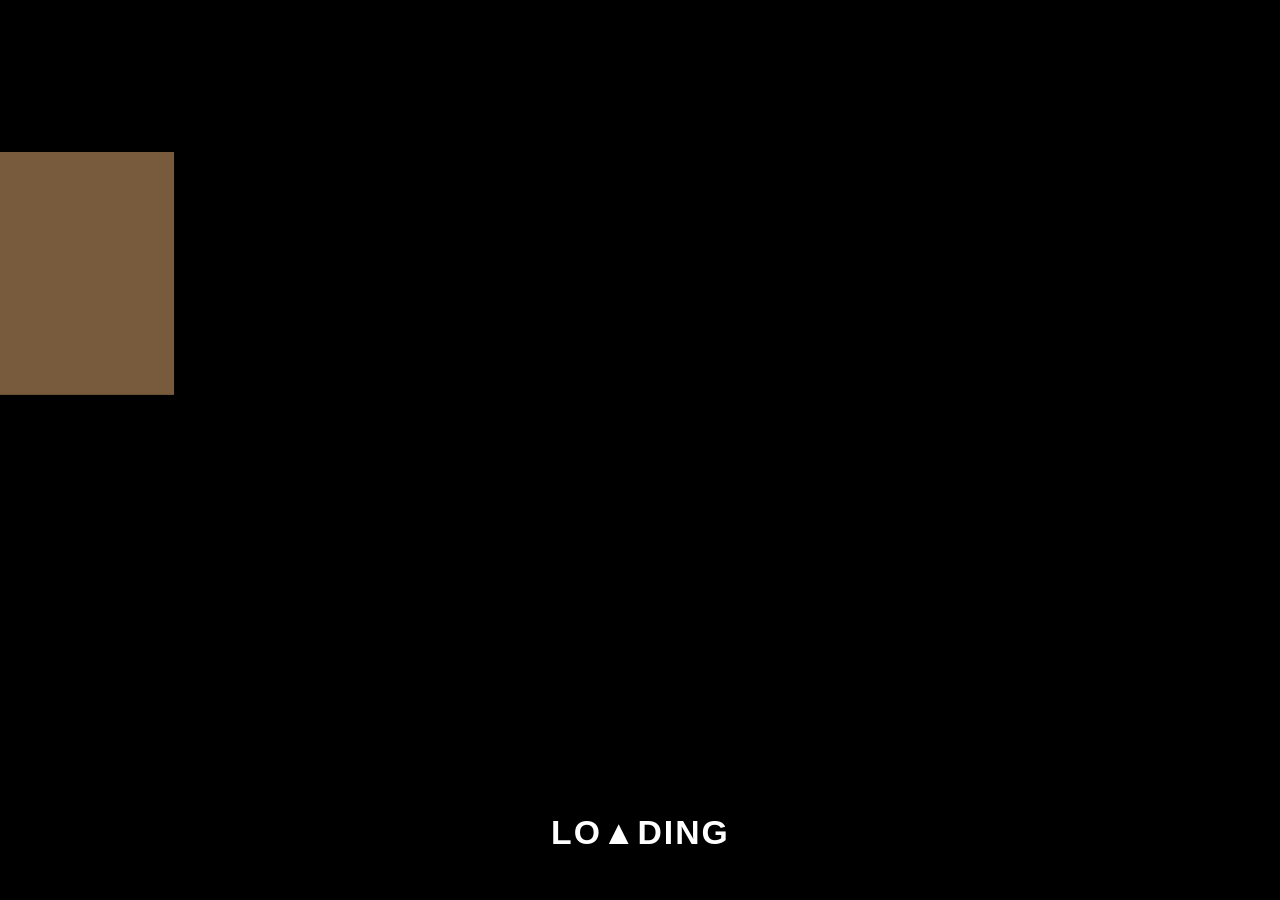
==== index.html @ 2ed96273 "Add CEDUR loader sequence from Figma Concept 2 Frame-by-frame recreation of the loader (Figma nodes " ====
<!DOCTYPE html>
<html lang="en">
<head>
  <meta charset="UTF-8">
  <meta name="viewport" content="width=device-width, initial-scale=1.0">
  <title>CEDUR — Loading</title>
  <link rel="stylesheet" href="css/loader.css">
</head>
<body>
  <div class="loader" id="loader">
    <div class="loader__stage" id="stage">

      <!-- Collage images (positions from Figma, 1440×800 canvas) -->
      <div class="tile tile--53" data-tile>
        <img src="assets/loader/image-53.png" alt="">
      </div>
      <div class="tile tile--56" data-tile>
        <img src="assets/loader/image-56.png" alt="">
      </div>
      <div class="tile tile--58" data-tile>
        <img src="assets/loader/image-58.png" alt="">
      </div>
      <div class="tile tile--52" data-tile>
        <img src="assets/loader/image-52.png" alt="">
      </div>
      <div class="tile tile--54" data-tile>
        <img src="assets/loader/image-54.png" alt="">
      </div>

      <!-- Center image: grows 375×356 → 637×356 → 1000×559 -->
      <div class="hero" id="hero">
        <img src="assets/loader/hero-house.png" alt="">
      </div>

      <!-- LOADING wordmark -->
      <div class="loading-mark" id="loadingMark">
        <img src="assets/loader/loading-logo.png" alt="Loading"
             onerror="this.remove(); document.getElementById('loadingMark').classList.add('loading-mark--text')">
        <span class="loading-mark__fallback" aria-hidden="true">LO<b>&#9650;</b>DING</span>
      </div>

    </div>
  </div>

  <script src="js/loader.js"></script>
</body>
</html>
---- css/loader.css ----
/* CEDUR loader — Figma "Concept 2" frames 218:593 / 227:787 / 227:819 / 227:835 */

* { margin: 0; padding: 0; box-sizing: border-box; }

html, body {
  height: 100%;
  background: #000;
  overflow: hidden;
}

.loader {
  position: fixed;
  inset: 0;
  background: #000;
  cursor: pointer;
}

/* Fixed 1440×800 design canvas, scaled to cover the viewport by JS */
.loader__stage {
  position: absolute;
  left: 50%;
  top: 50%;
  width: 1440px;
  height: 800px;
  transform: translate(-50%, -50%) scale(1);
  transform-origin: center center;
}

/* ---- Collage tiles ---- */

.tile {
  position: absolute;
  overflow: hidden;
  opacity: 0;
  transform: scale(0.82);
  transition:
    opacity 0.7s cubic-bezier(0.22, 1, 0.36, 1),
    transform 0.7s cubic-bezier(0.22, 1, 0.36, 1);
}

.tile img {
  position: absolute;
  inset: 0;
  width: 100%;
  height: 100%;
  object-fit: cover;
}

/* Dimming overlay (frames 3–4) */
.tile::after {
  content: "";
  position: absolute;
  inset: 0;
  background: rgba(0, 0, 0, 0.6);
  opacity: 0;
  transition: opacity 0.9s ease;
}

/* Figma geometry */
.tile--54 { left: 347px;  top: 417px; width: 144px; height: 144px; }
.tile--53 { left: 90px;   top: 135px; width: 216px; height: 216px; }
.tile--56 { left: 840px;  top: 0;     width: 278px; height: 278px; }
.tile--58 { left: 1158px; top: 371px; width: 190px; height: 190px; }
.tile--52 { left: 235px;  top: 627px; width: 184px; height: 184px; }

.tile--54::after { background: rgba(0, 0, 0, 0.5); }

.tile.is-in {
  opacity: 1;
  transform: scale(1);
}

.loader__stage.is-dimmed .tile::after {
  opacity: 1;
}

/* ---- Center image ---- */

.hero {
  position: absolute;
  /* Frame 2 (227:787): 375×356 centered */
  left: calc(50% + 0.5px);
  top: 50%;
  width: 375px;
  height: 356px;
  transform: translate(-50%, -50%) scale(0.82);
  overflow: hidden;
  opacity: 0;
  z-index: 5;
  transition:
    opacity 0.7s cubic-bezier(0.22, 1, 0.36, 1),
    transform 0.7s cubic-bezier(0.22, 1, 0.36, 1),
    width 1s cubic-bezier(0.65, 0, 0.35, 1),
    height 1s cubic-bezier(0.65, 0, 0.35, 1),
    left 1s cubic-bezier(0.65, 0, 0.35, 1),
    top 1s cubic-bezier(0.65, 0, 0.35, 1);
}

.hero img {
  position: absolute;
  inset: 0;
  width: 100%;
  height: 100%;
  object-fit: cover;
}

.hero.is-in {
  opacity: 1;
  transform: translate(-50%, -50%) scale(1);
}

/* Frame 3 (227:819): 637×356, shifted 26.5px left */
.hero.is-grow-1 {
  left: calc(50% - 26.5px);
  width: 637px;
  height: 356px;
}

/* Frame 4 (227:835): 1000×558.87 */
.hero.is-grow-2 {
  left: 50%;
  top: calc(50% + 0.43px);
  width: 1000px;
  height: 558.87px;
}

/* ---- LOADING wordmark ---- */

.loading-mark {
  position: absolute;
  left: calc(50% + 0.43px);
  bottom: 40px;
  width: 236.86px;
  height: 40px;
  transform: translateX(-50%);
  z-index: 10;
  opacity: 0;
  transition: opacity 0.6s ease;
  animation: loading-pulse 2.2s ease-in-out infinite;
}

.loading-mark.is-in { opacity: 1; }

.loading-mark img {
  width: 100%;
  height: 100%;
  object-fit: contain;
  display: block;
}

@keyframes loading-pulse {
  0%, 100% { filter: brightness(1); }
  50%      { filter: brightness(0.55); }
}

/* Text fallback while loading-logo.png is missing */
.loading-mark__fallback {
  display: none;
  color: #fff;
  font-family: Arial, Helvetica, sans-serif;
  font-weight: 800;
  font-size: 30px;
  line-height: 40px;
  letter-spacing: 0.06em;
  text-align: center;
  width: 100%;
}

.loading-mark__fallback b { font-weight: 800; }

.loading-mark--text .loading-mark__fallback { display: block; }

/* ---- Accessibility ---- */

@media (prefers-reduced-motion: reduce) {
  .tile, .hero, .loading-mark {
    transition: none;
    animation: none;
  }
}
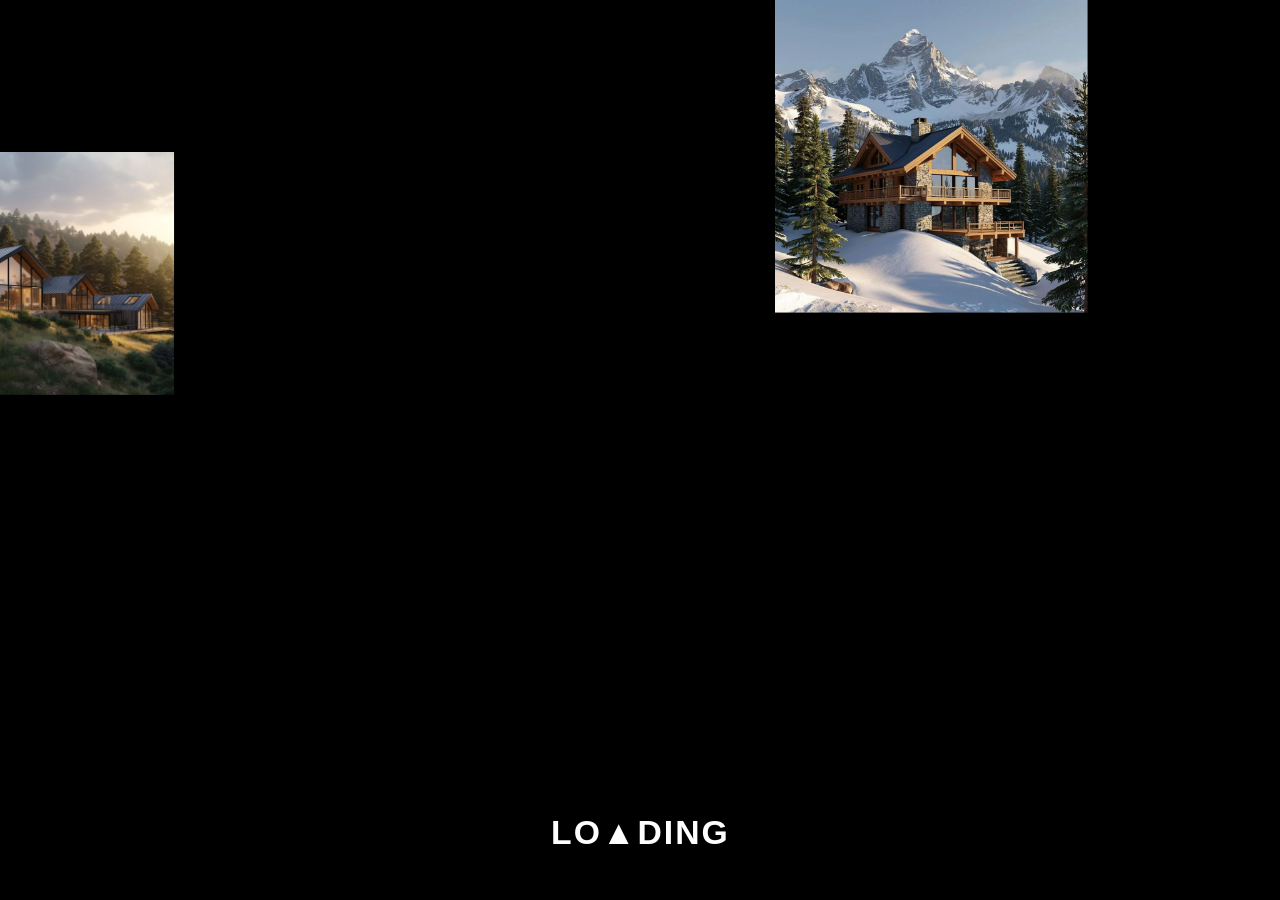
==== commit 1573196b: "Add real hero video and kinetic LOADING wordmark to the loader - hero-house.png is now the real nigh" ====
--- a/index.html
+++ b/index.html
@@ -27,15 +27,17 @@
         <img src="assets/loader/image-54.png" alt="">
       </div>
 
-      <!-- Center image: grows 375×356 → 637×356 → 1000×559 -->
+      <!-- Center image: grows 375×356 → 637×356 → 1000×559, then the video starts -->
       <div class="hero" id="hero">
-        <img src="assets/loader/hero-house.png" alt="">
+        <video id="heroVideo" src="assets/loader/video-cedur.mp4"
+               poster="assets/loader/hero-house.png"
+               muted playsinline preload="auto"></video>
       </div>
 
-      <!-- LOADING wordmark -->
+      <!-- LOADING wordmark (kinetic video, text fallback) -->
       <div class="loading-mark" id="loadingMark">
-        <img src="assets/loader/loading-logo.png" alt="Loading"
-             onerror="this.remove(); document.getElementById('loadingMark').classList.add('loading-mark--text')">
+        <video src="assets/loader/loading-kinetic.mp4" muted playsinline autoplay loop
+               onerror="this.remove(); document.getElementById('loadingMark').classList.add('loading-mark--text')"></video>
         <span class="loading-mark__fallback" aria-hidden="true">LO<b>&#9650;</b>DING</span>
       </div>
 
--- a/css/loader.css
+++ b/css/loader.css
@@ -96,7 +96,7 @@
     top 1s cubic-bezier(0.65, 0, 0.35, 1);
 }
 
-.hero img {
+.hero video {
   position: absolute;
   inset: 0;
   width: 100%;
@@ -136,15 +136,17 @@
   z-index: 10;
   opacity: 0;
   transition: opacity 0.6s ease;
-  animation: loading-pulse 2.2s ease-in-out infinite;
 }
 
 .loading-mark.is-in { opacity: 1; }
 
-.loading-mark img {
+/* the kinetic video animates itself; only the text fallback pulses */
+.loading-mark--text { animation: loading-pulse 2.2s ease-in-out infinite; }
+
+.loading-mark video {
   width: 100%;
   height: 100%;
-  object-fit: contain;
+  object-fit: cover;
   display: block;
 }
 
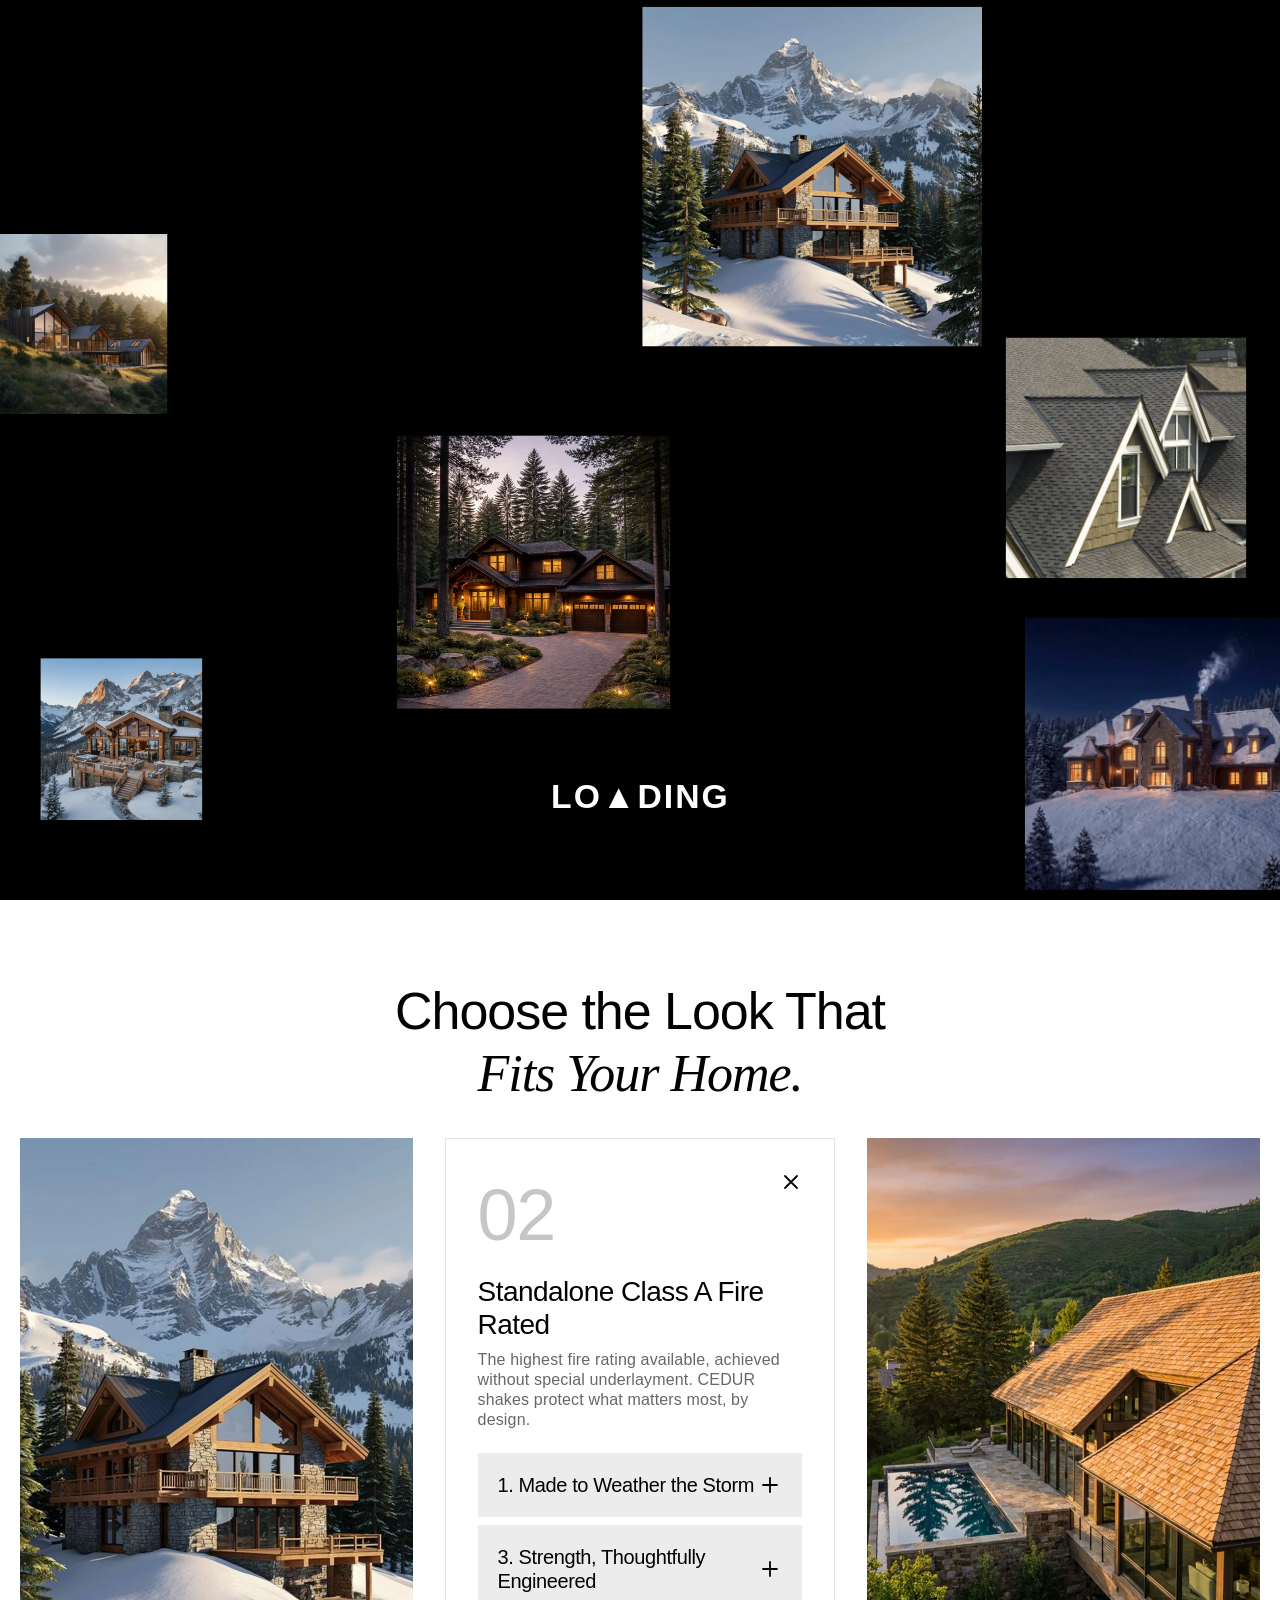
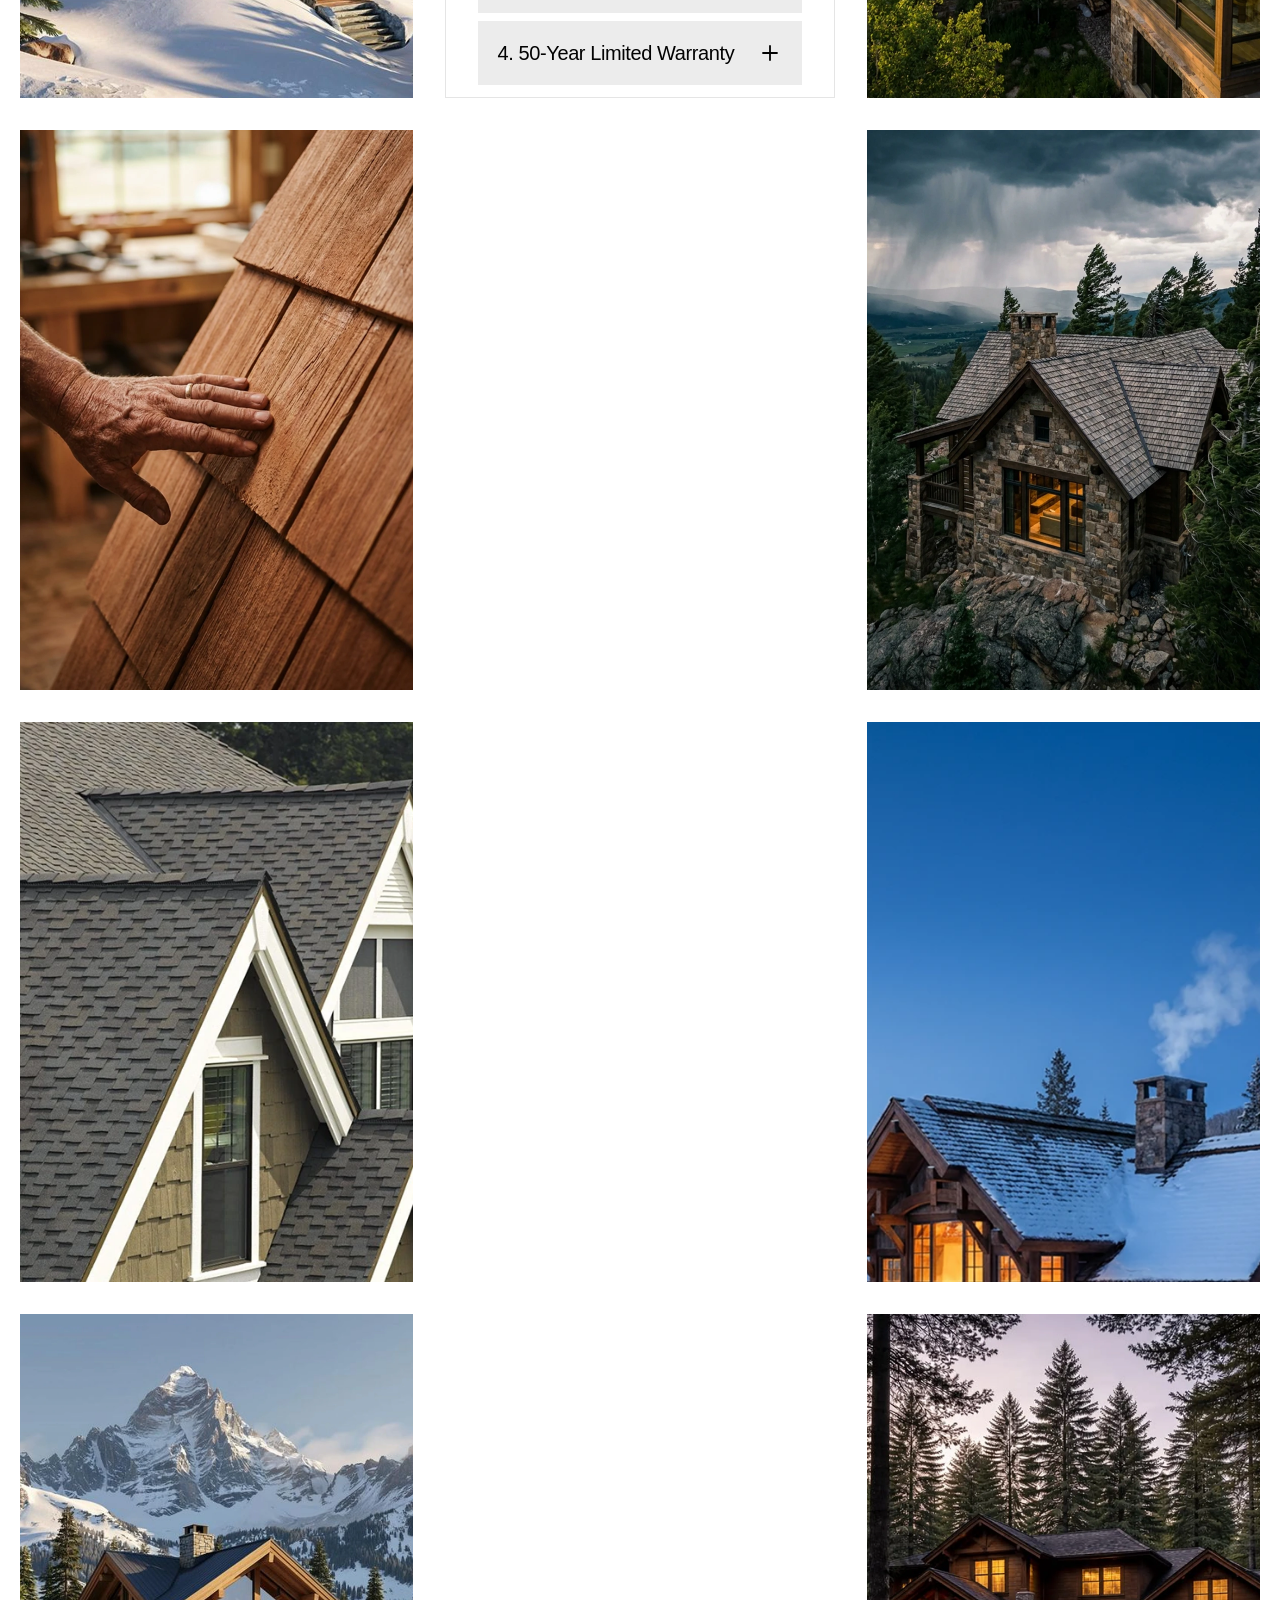
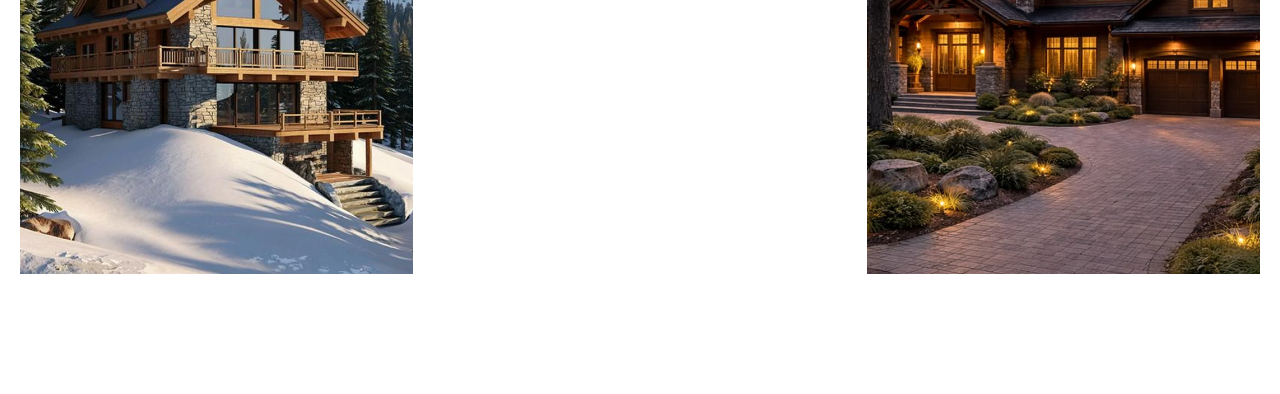
==== commit ded21beb: "Full site: loader card dance, hero, and Choose the Look section Loader now reproduces the reference " ====
--- a/index.html
+++ b/index.html
@@ -3,38 +3,28 @@
 <head>
   <meta charset="UTF-8">
   <meta name="viewport" content="width=device-width, initial-scale=1.0">
-  <title>CEDUR — Loading</title>
+  <title>CEDUR — The roof that makes it home</title>
   <link rel="stylesheet" href="css/loader.css">
+  <link rel="stylesheet" href="css/site.css">
 </head>
-<body>
+<body class="is-locked">
+
+  <!-- ======================== LOADER ======================== -->
   <div class="loader" id="loader">
     <div class="loader__stage" id="stage">
 
-      <!-- Collage images (positions from Figma, 1440×800 canvas) -->
-      <div class="tile tile--53" data-tile>
-        <img src="assets/loader/image-53.png" alt="">
-      </div>
-      <div class="tile tile--56" data-tile>
-        <img src="assets/loader/image-56.png" alt="">
-      </div>
-      <div class="tile tile--58" data-tile>
-        <img src="assets/loader/image-58.png" alt="">
-      </div>
-      <div class="tile tile--52" data-tile>
-        <img src="assets/loader/image-52.png" alt="">
-      </div>
-      <div class="tile tile--54" data-tile>
-        <img src="assets/loader/image-54.png" alt="">
-      </div>
+      <div class="tile" data-card="c53"><img src="assets/loader/image-53.png" alt=""></div>
+      <div class="tile" data-card="c56"><img src="assets/loader/image-56.png" alt=""></div>
+      <div class="tile" data-card="c58"><img src="assets/loader/image-58.png" alt=""></div>
+      <div class="tile" data-card="c52"><img src="assets/loader/image-52.png" alt=""></div>
+      <div class="tile" data-card="c54"><img src="assets/loader/image-54.png" alt=""></div>
 
-      <!-- Center image: grows 375×356 → 637×356 → 1000×559, then the video starts -->
-      <div class="hero" id="hero">
-        <video id="heroVideo" src="assets/loader/video-cedur.mp4"
+      <div class="tile tile--hero" data-card="hero" id="heroTile">
+        <video id="loaderVideo" src="assets/loader/video-cedur.mp4"
                poster="assets/loader/hero-house.png"
                muted playsinline preload="auto"></video>
       </div>
 
-      <!-- LOADING wordmark (kinetic video, text fallback) -->
       <div class="loading-mark" id="loadingMark">
         <video src="assets/loader/loading-kinetic.mp4" muted playsinline autoplay loop
                onerror="this.remove(); document.getElementById('loadingMark').classList.add('loading-mark--text')"></video>
@@ -44,6 +34,108 @@
     </div>
   </div>
 
+  <!-- ======================== MENU ======================== -->
+  <header class="menu" id="menu">
+    <div class="menu__inner">
+      <a class="menu__logo" href="#" aria-label="CEDUR">
+        <svg viewBox="0 0 50 40" fill="none" xmlns="http://www.w3.org/2000/svg">
+          <path d="M25 1 47 8v14c0 9-9 14.5-22 17C12 36.5 3 31 3 22V8L25 1Z" stroke="#fff" stroke-width="2.4" stroke-linejoin="round"/>
+          <path d="M14 24 25 15l11 9" stroke="#fff" stroke-width="2.4" stroke-linecap="round" stroke-linejoin="round"/>
+        </svg>
+        <span>CEDUR</span>
+      </a>
+      <nav class="menu__links" aria-label="Main">
+        <a href="#">Who We Are</a>
+        <a href="#">Built For You</a>
+        <a href="#">Inspiration</a>
+        <a href="#">Our Products</a>
+        <a href="#">Resources</a>
+      </nav>
+      <a class="menu__cta" href="#">
+        <span class="menu__cta-icon">
+          <svg viewBox="0 0 24 24" fill="none"><path d="M7 17 17 7M9 7h8v8" stroke="#fff" stroke-width="2" stroke-linecap="round" stroke-linejoin="round"/></svg>
+        </span>
+        <span>Get Started</span>
+      </a>
+    </div>
+  </header>
+
+  <main>
+    <!-- ======================== HERO ======================== -->
+    <section class="hero" id="hero">
+      <video class="hero__video" id="heroVideo" src="assets/loader/video-cedur.mp4"
+             poster="assets/loader/hero-house.png" muted playsinline loop preload="auto"></video>
+      <div class="hero__shade"></div>
+
+      <div class="hero__content">
+        <h1 class="hero__title" id="heroTitle">
+          <span class="reveal-line"><span class="reveal-inner">The roof that</span></span>
+          <span class="reveal-line"><span class="reveal-inner reveal-inner--serif">makes it home.</span></span>
+        </h1>
+        <p class="hero__subtitle" data-fade>
+          CEDUR brings the warm aesthetic of natural cedar shakes and the enduring
+          performance of engineered materials to every roof
+        </p>
+        <a class="hero__button" href="#" data-fade>
+          <span class="hero__button-icon">
+            <svg viewBox="0 0 24 24" fill="none"><path d="M5 12h14m-6-6 6 6-6 6" stroke="#fff" stroke-width="2" stroke-linecap="round" stroke-linejoin="round"/></svg>
+          </span>
+          <span>Request Sample</span>
+        </a>
+      </div>
+
+      <div class="hero__footer" data-fade>
+        <span>/to cedur</span>
+        <span class="hero__footer-center">keep scrolling to explore</span>
+        <span>/to cedur</span>
+      </div>
+    </section>
+
+    <!-- ================== CHOOSE THE LOOK ================== -->
+    <section class="choose" id="choose">
+      <h2 class="choose__title" id="chooseTitle">
+        <span class="reveal-line"><span class="reveal-inner">Choose the Look That</span></span>
+        <span class="reveal-line"><span class="reveal-inner reveal-inner--serif">Fits Your Home.</span></span>
+      </h2>
+
+      <div class="choose__grid" id="pointsStage">
+        <div class="choose__col" data-col>
+          <figure><img src="assets/site/chalet-mountain.png" alt=""></figure>
+          <figure><img src="assets/site/cedar-shake-hand.png" alt=""></figure>
+          <figure><img src="assets/site/shingles-roof-wide.png" alt=""></figure>
+          <figure><img src="assets/loader/image-56.png" alt=""></figure>
+        </div>
+
+        <div class="choose__center">
+          <article class="point-card" id="pointCard">
+            <button class="point-card__close" aria-label="Close">
+              <svg viewBox="0 0 24 24" fill="none"><path d="m6 6 12 12M18 6 6 18" stroke="#020202" stroke-width="1.8" stroke-linecap="round"/></svg>
+            </button>
+            <div class="point-card__body">
+              <div class="point-swap" id="pointSwap">
+                <p class="point-card__num" id="pointNum">01</p>
+                <h3 class="point-card__title" id="pointTitle">Made to Weather the Storm</h3>
+                <p class="point-card__text" id="pointText">
+                  Exceptional impact resistance provides dependable protection against
+                  hail and severe weather, season after season.
+                </p>
+              </div>
+            </div>
+            <div class="point-card__rows" id="pointRows"></div>
+          </article>
+        </div>
+
+        <div class="choose__col" data-col>
+          <figure><img src="assets/site/cedar-roof-pool.png" alt=""></figure>
+          <figure><img src="assets/site/storm-cabin.png" alt=""></figure>
+          <figure><img src="assets/site/snowy-roof-dusk.png" alt=""></figure>
+          <figure><img src="assets/loader/image-52.png" alt=""></figure>
+        </div>
+      </div>
+    </section>
+  </main>
+
   <script src="js/loader.js"></script>
+  <script src="js/site.js"></script>
 </body>
 </html>
--- a/css/loader.css
+++ b/css/loader.css
@@ -1,18 +1,20 @@
-/* CEDUR loader — Figma "Concept 2" frames 218:593 / 227:787 / 227:819 / 227:835 */
-
-* { margin: 0; padding: 0; box-sizing: border-box; }
-
-html, body {
-  height: 100%;
-  background: #000;
-  overflow: hidden;
-}
+/* CEDUR loader — card dance from the animo reference video (7s loop:
+   layout A -> B -> C -> A), then the cards assemble into the Figma collage
+   (frame 227:787), the center card grows (227:819 -> 227:835) and its video
+   starts, finally expanding to full screen to reveal the hero. */
 
 .loader {
   position: fixed;
   inset: 0;
   background: #000;
+  z-index: 100;
   cursor: pointer;
+  transition: opacity 0.8s ease;
+}
+
+.loader.is-done {
+  opacity: 0;
+  pointer-events: none;
 }
 
 /* Fixed 1440×800 design canvas, scaled to cover the viewport by JS */
@@ -26,19 +28,23 @@
   transform-origin: center center;
 }
 
-/* ---- Collage tiles ---- */
+/* ---- Cards ---- */
 
 .tile {
   position: absolute;
   overflow: hidden;
   opacity: 0;
-  transform: scale(0.82);
+  /* dance moves: position + size animate together */
   transition:
     opacity 0.7s cubic-bezier(0.22, 1, 0.36, 1),
-    transform 0.7s cubic-bezier(0.22, 1, 0.36, 1);
+    left 0.75s cubic-bezier(0.65, 0, 0.35, 1),
+    top 0.75s cubic-bezier(0.65, 0, 0.35, 1),
+    width 0.75s cubic-bezier(0.65, 0, 0.35, 1),
+    height 0.75s cubic-bezier(0.65, 0, 0.35, 1);
 }
 
-.tile img {
+.tile img,
+.tile video {
   position: absolute;
   inset: 0;
   width: 100%;
@@ -46,7 +52,7 @@
   object-fit: cover;
 }
 
-/* Dimming overlay (frames 3–4) */
+/* Dimming overlay for the side cards (frames 227:819 / 227:835) */
 .tile::after {
   content: "";
   position: absolute;
@@ -56,72 +62,23 @@
   transition: opacity 0.9s ease;
 }
 
-/* Figma geometry */
-.tile--54 { left: 347px;  top: 417px; width: 144px; height: 144px; }
-.tile--53 { left: 90px;   top: 135px; width: 216px; height: 216px; }
-.tile--56 { left: 840px;  top: 0;     width: 278px; height: 278px; }
-.tile--58 { left: 1158px; top: 371px; width: 190px; height: 190px; }
-.tile--52 { left: 235px;  top: 627px; width: 184px; height: 184px; }
+.tile--hero { z-index: 5; }
+.tile--hero::after { display: none; }
 
-.tile--54::after { background: rgba(0, 0, 0, 0.5); }
+.tile.is-in { opacity: 1; }
 
-.tile.is-in {
-  opacity: 1;
-  transform: scale(1);
-}
-
-.loader__stage.is-dimmed .tile::after {
+.loader__stage.is-dimmed .tile:not(.tile--hero)::after {
   opacity: 1;
 }
 
-/* ---- Center image ---- */
-
-.hero {
-  position: absolute;
-  /* Frame 2 (227:787): 375×356 centered */
-  left: calc(50% + 0.5px);
-  top: 50%;
-  width: 375px;
-  height: 356px;
-  transform: translate(-50%, -50%) scale(0.82);
-  overflow: hidden;
-  opacity: 0;
-  z-index: 5;
+/* Assemble + growth steps use a slightly longer, softer move */
+.loader__stage.is-settling .tile {
   transition:
     opacity 0.7s cubic-bezier(0.22, 1, 0.36, 1),
-    transform 0.7s cubic-bezier(0.22, 1, 0.36, 1),
+    left 1s cubic-bezier(0.65, 0, 0.35, 1),
+    top 1s cubic-bezier(0.65, 0, 0.35, 1),
     width 1s cubic-bezier(0.65, 0, 0.35, 1),
-    height 1s cubic-bezier(0.65, 0, 0.35, 1),
-    left 1s cubic-bezier(0.65, 0, 0.35, 1),
-    top 1s cubic-bezier(0.65, 0, 0.35, 1);
-}
-
-.hero video {
-  position: absolute;
-  inset: 0;
-  width: 100%;
-  height: 100%;
-  object-fit: cover;
-}
-
-.hero.is-in {
-  opacity: 1;
-  transform: translate(-50%, -50%) scale(1);
-}
-
-/* Frame 3 (227:819): 637×356, shifted 26.5px left */
-.hero.is-grow-1 {
-  left: calc(50% - 26.5px);
-  width: 637px;
-  height: 356px;
-}
-
-/* Frame 4 (227:835): 1000×558.87 */
-.hero.is-grow-2 {
-  left: 50%;
-  top: calc(50% + 0.43px);
-  width: 1000px;
-  height: 558.87px;
+    height 1s cubic-bezier(0.65, 0, 0.35, 1);
 }
 
 /* ---- LOADING wordmark ---- */
@@ -129,19 +86,24 @@
 .loading-mark {
   position: absolute;
   left: calc(50% + 0.43px);
-  bottom: 40px;
+  bottom: 72px;
   width: 236.86px;
   height: 40px;
   transform: translateX(-50%);
   z-index: 10;
   opacity: 0;
   transition: opacity 0.6s ease;
+  color: #fff;
+  font-family: Arial, Helvetica, sans-serif;
+  font-weight: 800;
+  font-size: 30px;
+  line-height: 40px;
+  letter-spacing: 0.06em;
+  text-align: center;
 }
 
 .loading-mark.is-in { opacity: 1; }
-
-/* the kinetic video animates itself; only the text fallback pulses */
-.loading-mark--text { animation: loading-pulse 2.2s ease-in-out infinite; }
+.loading-mark.is-out { opacity: 0; }
 
 .loading-mark video {
   width: 100%;
@@ -150,32 +112,19 @@
   display: block;
 }
 
+/* the kinetic video animates itself; only the text fallback pulses */
+.loading-mark--text { animation: loading-pulse 2.2s ease-in-out infinite; }
+
 @keyframes loading-pulse {
   0%, 100% { filter: brightness(1); }
   50%      { filter: brightness(0.55); }
 }
 
-/* Text fallback while loading-logo.png is missing */
-.loading-mark__fallback {
-  display: none;
-  color: #fff;
-  font-family: Arial, Helvetica, sans-serif;
-  font-weight: 800;
-  font-size: 30px;
-  line-height: 40px;
-  letter-spacing: 0.06em;
-  text-align: center;
-  width: 100%;
-}
-
-.loading-mark__fallback b { font-weight: 800; }
-
+.loading-mark__fallback { display: none; }
 .loading-mark--text .loading-mark__fallback { display: block; }
 
-/* ---- Accessibility ---- */
-
 @media (prefers-reduced-motion: reduce) {
-  .tile, .hero, .loading-mark {
+  .tile, .loading-mark, .loader {
     transition: none;
     animation: none;
   }
--- a/css/site.css
+++ b/css/site.css
@@ -0,0 +1,451 @@
+/* CEDUR site — Figma "Concept 2" (Hero 227:923, Choose the Look 260:2360) */
+
+/* Optional brand fonts: drop the files into assets/fonts/ and they pick up
+   automatically; until then the stacks fall back to close system faces. */
+@font-face {
+  font-family: 'PP Editorial New';
+  src: url('../assets/fonts/PPEditorialNew-Italic.woff2') format('woff2');
+  font-style: italic;
+  font-display: swap;
+}
+@font-face {
+  font-family: 'PP Neue Montreal';
+  src: url('../assets/fonts/PPNeueMontreal-Medium.woff2') format('woff2');
+  font-weight: 500;
+  font-display: swap;
+}
+
+:root {
+  --accent: #ff5e00;
+  --ink: #020202;
+  --sans: 'SF Pro Display', -apple-system, BlinkMacSystemFont, 'Helvetica Neue', Arial, sans-serif;
+  --serif: 'PP Editorial New', Georgia, 'Times New Roman', serif;
+  --mono-label: 'PP Neue Montreal', 'Neue Montreal', Arial, sans-serif;
+}
+
+* { margin: 0; padding: 0; box-sizing: border-box; }
+
+html { scroll-behavior: smooth; }
+
+body {
+  background: #000;
+  font-family: var(--sans);
+  -webkit-font-smoothing: antialiased;
+}
+
+body.is-locked { overflow: hidden; }
+
+img, video { display: block; }
+
+a { text-decoration: none; color: inherit; }
+
+/* ======================== MENU ======================== */
+
+.menu {
+  position: fixed;
+  top: 0;
+  left: 0;
+  right: 0;
+  z-index: 50;
+  opacity: 0;
+  transform: translateY(-12px);
+  transition: opacity 0.8s ease, transform 0.8s ease;
+}
+
+body.is-ready .menu {
+  opacity: 1;
+  transform: none;
+}
+
+.menu__inner {
+  display: flex;
+  align-items: center;
+  justify-content: space-between;
+  height: 80px;
+  padding: 0 24px;
+  transition: margin 0.45s cubic-bezier(0.65, 0, 0.35, 1),
+              height 0.45s cubic-bezier(0.65, 0, 0.35, 1),
+              background 0.45s ease, backdrop-filter 0.45s ease;
+}
+
+/* compact glassy state after leaving the hero (frame 249:1712) */
+.menu.is-compact .menu__inner {
+  margin: 10px 24px 0;
+  height: 60px;
+  padding: 0 16px;
+  background: rgba(20, 20, 20, 0.55);
+  backdrop-filter: blur(12px);
+  -webkit-backdrop-filter: blur(12px);
+}
+
+.menu__logo {
+  display: flex;
+  align-items: center;
+  gap: 8px;
+  color: #fff;
+}
+
+.menu__logo svg { width: 34px; height: 28px; }
+
+.menu__logo span {
+  font-weight: 700;
+  font-size: 15px;
+  letter-spacing: 0.14em;
+}
+
+.menu__links {
+  display: flex;
+  gap: 4px;
+  padding: 4px;
+  border-radius: 12px;
+}
+
+.menu__links a {
+  padding: 8px 12px;
+  font-weight: 590;
+  font-size: 16px;
+  line-height: 24px;
+  letter-spacing: -0.02em;
+  color: rgba(255, 255, 255, 0.6);
+  transition: color 0.25s ease;
+}
+
+.menu__links a:hover,
+.menu__links a:focus-visible { color: #fff; }
+
+.menu.is-compact .menu__links {
+  opacity: 0;
+  pointer-events: none;
+  transition: opacity 0.3s ease;
+}
+
+.menu__cta {
+  display: flex;
+  align-items: center;
+  gap: 8px;
+  padding: 6px 20px 6px 6px;
+  color: #fff;
+  font-weight: 510;
+  font-size: 14px;
+  letter-spacing: -0.02em;
+  border: 1px solid rgba(255, 255, 255, 0.1);
+  background: rgba(221, 221, 221, 0.24);
+  backdrop-filter: blur(3px);
+  -webkit-backdrop-filter: blur(3px);
+  box-shadow: 2px 4px 8px rgba(0, 0, 0, 0.08);
+}
+
+.menu__cta-icon {
+  display: grid;
+  place-items: center;
+  width: 32px;
+  height: 32px;
+  background: var(--accent);
+}
+
+.menu__cta-icon svg { width: 20px; height: 20px; }
+
+/* ======================== HERO ======================== */
+
+.hero {
+  position: relative;
+  height: 100vh;
+  min-height: 640px;
+  overflow: hidden;
+  background: #000;
+}
+
+.hero__video {
+  position: absolute;
+  inset: 0;
+  width: 100%;
+  height: 100%;
+  object-fit: cover;
+}
+
+.hero__shade {
+  position: absolute;
+  left: 0;
+  right: 0;
+  bottom: 0;
+  height: 65%;
+  background: linear-gradient(to bottom, rgba(0, 0, 0, 0) 0%, rgba(0, 0, 0, 0.8) 100%);
+}
+
+.hero__content {
+  position: absolute;
+  left: 60px;
+  bottom: 14vh;
+  width: 931px;
+  max-width: calc(100% - 120px);
+  display: flex;
+  flex-direction: column;
+  gap: 40px;
+  align-items: flex-start;
+}
+
+.hero__title {
+  font-weight: 500;
+  font-size: 80px;
+  line-height: 0.9;
+  letter-spacing: -0.04em;
+  color: #fff;
+}
+
+.reveal-line {
+  display: block;
+  overflow: hidden;
+}
+
+.reveal-inner {
+  display: inline-block;
+  transform: translateY(115%);
+}
+
+.reveal-inner--serif {
+  font-family: var(--serif);
+  font-style: italic;
+  font-weight: 400;
+  letter-spacing: -0.02em;
+}
+
+/* pixelpoint "one more thing…" style: lines slide up out of a mask */
+.is-revealed .reveal-inner {
+  animation: line-up 1s cubic-bezier(0.22, 1, 0.36, 1) forwards;
+}
+
+.is-revealed .reveal-line:nth-child(2) .reveal-inner { animation-delay: 0.12s; }
+
+@keyframes line-up {
+  to { transform: translateY(0); }
+}
+
+.hero__subtitle {
+  width: 476px;
+  max-width: 100%;
+  font-size: 18px;
+  line-height: 24px;
+  letter-spacing: 0.01em;
+  color: rgba(255, 255, 255, 0.7);
+  margin-top: -32px;
+}
+
+[data-fade] {
+  opacity: 0;
+  transform: translateY(20px);
+  transition: opacity 0.9s ease 0.5s, transform 0.9s cubic-bezier(0.22, 1, 0.36, 1) 0.5s;
+}
+
+.is-revealed [data-fade],
+[data-fade].is-revealed {
+  opacity: 1;
+  transform: none;
+}
+
+.hero__button {
+  display: flex;
+  align-items: center;
+  gap: 8px;
+  height: 48px;
+  padding: 4px 16px 4px 4px;
+  background: var(--accent);
+  color: #fff;
+  font-weight: 510;
+  font-size: 14px;
+  letter-spacing: -0.02em;
+  box-shadow: 0 0 20px rgba(255, 255, 255, 0.12);
+}
+
+.hero__button-icon {
+  display: grid;
+  place-items: center;
+  width: 40px;
+  height: 40px;
+  background: rgba(0, 0, 0, 0.85);
+}
+
+.hero__button-icon svg { width: 20px; height: 20px; }
+
+.hero__footer {
+  position: absolute;
+  left: 0;
+  right: 0;
+  bottom: 24px;
+  display: flex;
+  justify-content: space-between;
+  padding: 0 40px;
+  font-family: var(--mono-label);
+  font-size: 10px;
+  line-height: 0.9;
+  text-transform: uppercase;
+  color: rgba(255, 255, 255, 0.4);
+}
+
+.hero__footer-center { color: #fff; }
+
+/* ================== CHOOSE THE LOOK ================== */
+
+.choose {
+  position: relative;
+  background: #fff;
+  padding: 80px 0 120px;
+}
+
+.choose__title {
+  text-align: center;
+  font-weight: 500;
+  font-size: 52px;
+  line-height: 1.2;
+  letter-spacing: -0.02em;
+  color: var(--ink);
+  margin-bottom: 32px;
+}
+
+.choose__grid {
+  display: grid;
+  grid-template-columns: 446fr 444fr 446fr;
+  gap: 32px;
+  align-items: start;
+  padding: 0 20px;
+}
+
+.choose__col {
+  display: flex;
+  flex-direction: column;
+  gap: 32px;
+}
+
+.choose__col figure {
+  height: 560px;
+  overflow: hidden;
+}
+
+.choose__col img {
+  width: 100%;
+  height: 100%;
+  object-fit: cover;
+}
+
+.choose__center {
+  align-self: stretch;
+}
+
+/* the point card pins to the exact center of the viewport while
+   the side columns keep scrolling up (section 2 -> 3 transition) */
+.point-card {
+  position: sticky;
+  top: calc(50vh - 280px);
+  height: 560px;
+  display: flex;
+  flex-direction: column;
+  justify-content: space-between;
+  padding: 40px 32px 12px;
+  border: 1px solid rgba(0, 0, 0, 0.1);
+  background: #fff;
+  overflow: hidden;
+}
+
+.point-card__close {
+  position: absolute;
+  top: 31px;
+  right: 31px;
+  width: 24px;
+  height: 24px;
+  border: 0;
+  background: none;
+  cursor: pointer;
+}
+
+.point-card__close svg { width: 100%; height: 100%; }
+
+.point-swap {
+  display: flex;
+  flex-direction: column;
+  gap: 24px;
+  align-items: flex-start;
+}
+
+.point-swap.is-leaving {
+  animation: point-out 0.35s cubic-bezier(0.65, 0, 0.35, 1) forwards;
+}
+
+.point-swap.is-entering {
+  animation: point-in 0.5s cubic-bezier(0.22, 1, 0.36, 1);
+}
+
+@keyframes point-out {
+  to { opacity: 0; transform: translateY(-24px); }
+}
+
+@keyframes point-in {
+  from { opacity: 0; transform: translateY(28px); }
+  to   { opacity: 1; transform: none; }
+}
+
+.point-card__num {
+  font-family: var(--mono-label);
+  font-weight: 500;
+  font-size: 72px;
+  line-height: 1;
+  letter-spacing: -0.02em;
+  color: #c6c6c6;
+}
+
+.point-card__title {
+  font-weight: 500;
+  font-size: 28px;
+  line-height: 1.2;
+  letter-spacing: -0.02em;
+  color: var(--ink);
+}
+
+.point-card__text {
+  font-size: 16px;
+  line-height: 20px;
+  letter-spacing: 0.01em;
+  color: rgba(2, 2, 2, 0.6);
+  margin-top: -16px;
+}
+
+.point-card__rows {
+  display: flex;
+  flex-direction: column;
+  gap: 8px;
+  width: 100%;
+}
+
+.point-row {
+  display: flex;
+  align-items: center;
+  justify-content: space-between;
+  width: 100%;
+  padding: 20px;
+  border: 0;
+  background: #ececec;
+  cursor: pointer;
+  font-family: var(--sans);
+  font-weight: 500;
+  font-size: 20px;
+  line-height: 1.2;
+  letter-spacing: -0.02em;
+  color: var(--ink);
+  text-align: left;
+  transition: background 0.25s ease;
+}
+
+.point-row:hover { background: #e2e2e2; }
+
+.point-row svg {
+  width: 24px;
+  height: 24px;
+  flex: none;
+}
+
+/* ======================== MISC ======================== */
+
+@media (prefers-reduced-motion: reduce) {
+  .reveal-inner { transform: none; }
+  .is-revealed .reveal-inner { animation: none; }
+  [data-fade] { opacity: 1; transform: none; transition: none; }
+  .point-swap.is-leaving, .point-swap.is-entering { animation: none; }
+}
